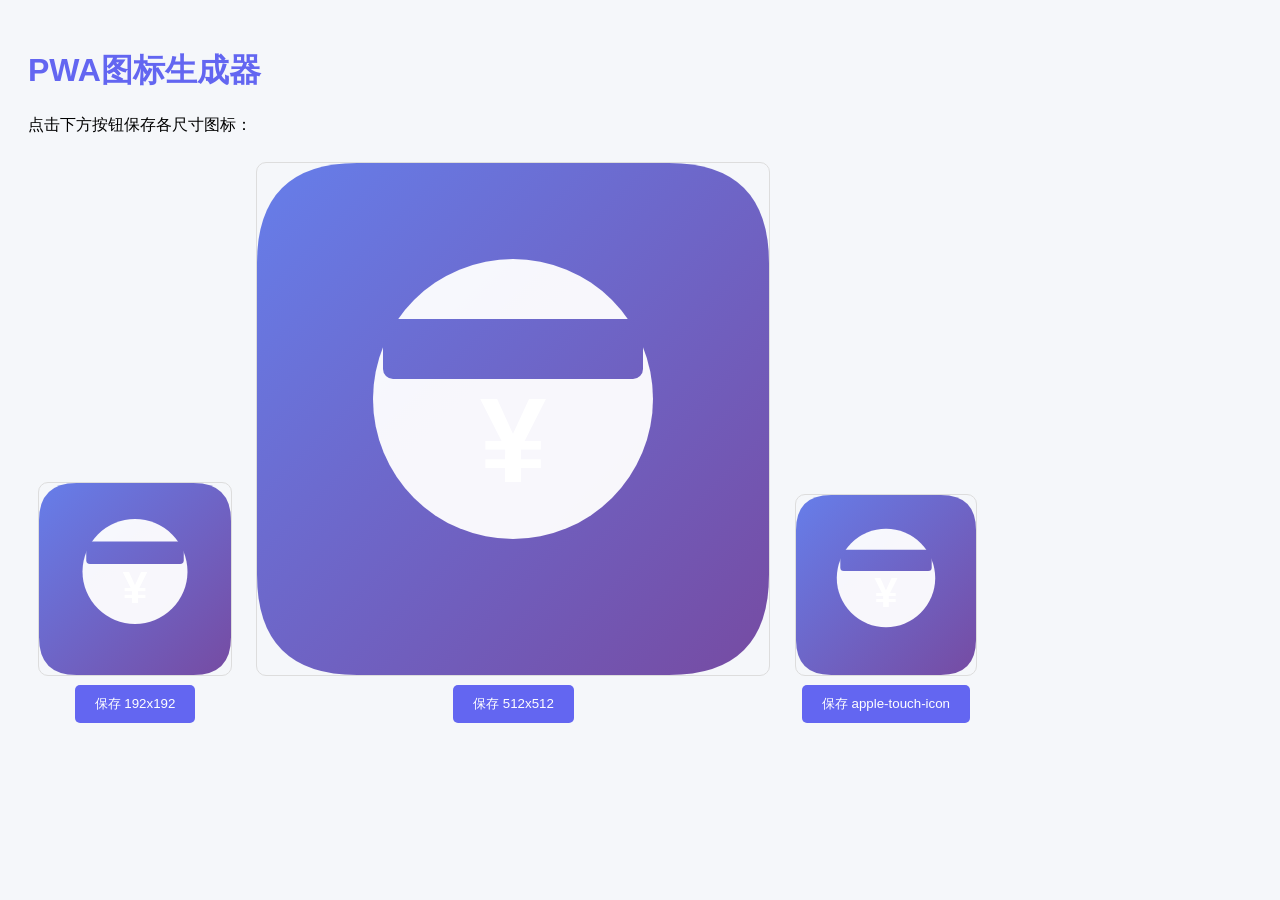
==== icons/generate-icons.html @ 22ffe995 "初始版本" ====
<!DOCTYPE html>
<html>
<head>
    <title>生成PWA图标</title>
    <style>
        body { font-family: Arial; padding: 20px; background: #f5f7fa; }
        .icon-preview { display: inline-block; margin: 10px; text-align: center; }
        canvas { border: 1px solid #ddd; border-radius: 10px; }
        .btn { display: inline-block; padding: 10px 20px; margin: 5px; background: #6366f1; color: white; border: none; border-radius: 5px; cursor: pointer; }
        .btn:hover { background: #4f46e5; }
        h1 { color: #6366f1; }
    </style>
</head>
<body>
    <h1>PWA图标生成器</h1>
    <p>点击下方按钮保存各尺寸图标：</p>

    <div class="icon-preview">
        <canvas id="canvas192" width="192" height="192"></canvas>
        <br>
        <button class="btn" onclick="downloadIcon('canvas192', 'icon-192x192.png')">保存 192x192</button>
    </div>

    <div class="icon-preview">
        <canvas id="canvas512" width="512" height="512"></canvas>
        <br>
        <button class="btn" onclick="downloadIcon('canvas512', 'icon-512x512.png')">保存 512x512</button>
    </div>

    <div class="icon-preview">
        <canvas id="canvas180" width="180" height="180"></canvas>
        <br>
        <button class="btn" onclick="downloadIcon('canvas180', 'apple-touch-icon.png')">保存 apple-touch-icon</button>
    </div>

    <script>
        function drawIcon(canvas) {
            const ctx = canvas.getContext('2d');
            const size = canvas.width;
            const scale = size / 512;

            // 背景渐变
            const gradient = ctx.createLinearGradient(0, 0, size, size);
            gradient.addColorStop(0, '#667eea');
            gradient.addColorStop(1, '#764ba2');

            // 绘制圆角矩形背景
            const radius = 100 * scale;
            ctx.beginPath();
            ctx.moveTo(radius, 0);
            ctx.lineTo(size - radius, 0);
            ctx.quadraticCurveTo(size, 0, size, radius);
            ctx.lineTo(size, size - radius);
            ctx.quadraticCurveTo(size, size, size - radius, size);
            ctx.lineTo(radius, size);
            ctx.quadraticCurveTo(0, size, 0, size - radius);
            ctx.lineTo(0, radius);
            ctx.quadraticCurveTo(0, 0, radius, 0);
            ctx.closePath();
            ctx.fillStyle = gradient;
            ctx.fill();

            // 钱袋主体
            ctx.beginPath();
            const centerX = size / 2;
            const centerY = size / 2;
            const bagRadius = 140 * scale;
            ctx.arc(centerX, centerY - 20 * scale, bagRadius, 0, Math.PI * 2);
            ctx.fillStyle = 'rgba(255, 255, 255, 0.95)';
            ctx.fill();

            // 钱袋开口
            const openWidth = 130 * scale;
            const openHeight = 60 * scale;
            const openY = centerY - 70 * scale;
            ctx.beginPath();
            ctx.roundRect(centerX - openWidth, openY - openHeight/2, openWidth * 2, openHeight, 10 * scale);
            ctx.fillStyle = gradient;
            ctx.fill();

            // ¥ 符号
            ctx.fillStyle = 'white';
            ctx.font = `bold ${120 * scale}px Arial`;
            ctx.textAlign = 'center';
            ctx.textBaseline = 'middle';
            ctx.fillText('¥', centerX, centerY + 30 * scale);
        }

        function downloadIcon(canvasId, filename) {
            const canvas = document.getElementById(canvasId);
            const link = document.createElement('a');
            link.download = filename;
            link.href = canvas.toDataURL('image/png');
            link.click();
        }

        // 绘制所有图标
        drawIcon(document.getElementById('canvas192'));
        drawIcon(document.getElementById('canvas512'));
        drawIcon(document.getElementById('canvas180'));
    </script>
</body>
</html>
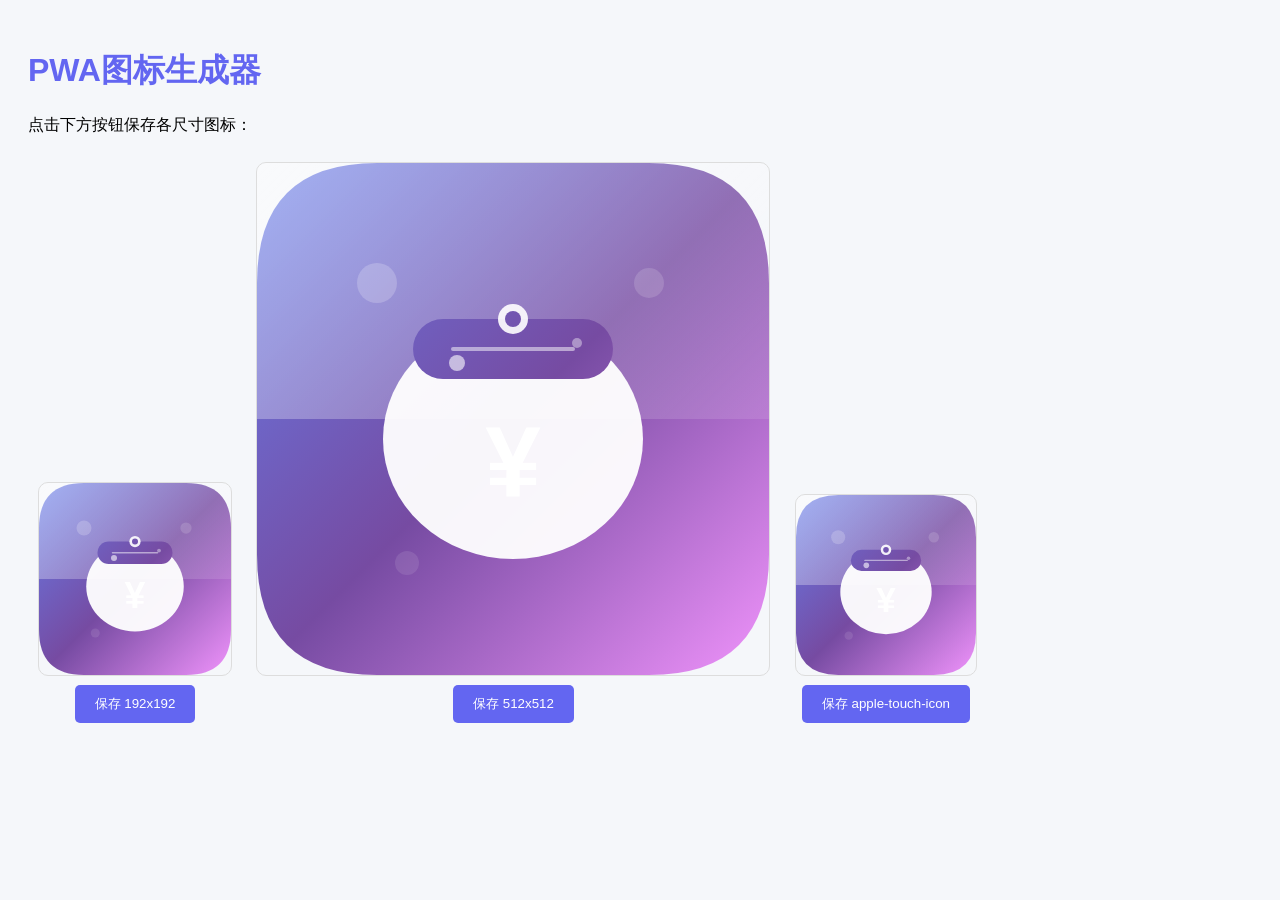
==== commit 0c49e9ec: "UI美化：添加动画效果和视觉优化" ====
--- a/icons/generate-icons.html
+++ b/icons/generate-icons.html
@@ -42,10 +42,11 @@
             // 背景渐变
             const gradient = ctx.createLinearGradient(0, 0, size, size);
             gradient.addColorStop(0, '#667eea');
-            gradient.addColorStop(1, '#764ba2');
+            gradient.addColorStop(0.5, '#764ba2');
+            gradient.addColorStop(1, '#f093fb');
 
             // 绘制圆角矩形背景
-            const radius = 100 * scale;
+            const radius = 120 * scale;
             ctx.beginPath();
             ctx.moveTo(radius, 0);
             ctx.lineTo(size - radius, 0);
@@ -60,30 +61,86 @@
             ctx.fillStyle = gradient;
             ctx.fill();
 
+            // 高光层
+            const highlightGradient = ctx.createLinearGradient(0, 0, size, size);
+            highlightGradient.addColorStop(0, 'rgba(255, 255, 255, 0.4)');
+            highlightGradient.addColorStop(1, 'rgba(255, 255, 255, 0)');
+            ctx.fillStyle = highlightGradient;
+            ctx.fillRect(0, 0, size, size / 2);
+
             // 钱袋主体
+            const centerX = size / 2;
+            const centerY = size / 2 + 20 * scale;
+            const bagRadiusX = 130 * scale;
+            const bagRadiusY = 120 * scale;
+
             ctx.beginPath();
-            const centerX = size / 2;
-            const centerY = size / 2;
-            const bagRadius = 140 * scale;
-            ctx.arc(centerX, centerY - 20 * scale, bagRadius, 0, Math.PI * 2);
+            ctx.ellipse(centerX, centerY, bagRadiusX, bagRadiusY, 0, 0, Math.PI * 2);
             ctx.fillStyle = 'rgba(255, 255, 255, 0.95)';
             ctx.fill();
 
             // 钱袋开口
-            const openWidth = 130 * scale;
+            const openWidth = 100 * scale;
             const openHeight = 60 * scale;
-            const openY = centerY - 70 * scale;
+            const openY = centerY - 120 * scale;
             ctx.beginPath();
-            ctx.roundRect(centerX - openWidth, openY - openHeight/2, openWidth * 2, openHeight, 10 * scale);
+            ctx.roundRect(centerX - openWidth, openY, openWidth * 2, openHeight, 30 * scale);
+            ctx.fillStyle = gradient;
+            ctx.fill();
+
+            // 钱袋装饰线
+            ctx.beginPath();
+            ctx.moveTo(centerX - 60 * scale, openY + 30 * scale);
+            ctx.lineTo(centerX + 60 * scale, openY + 30 * scale);
+            ctx.strokeStyle = 'rgba(255, 255, 255, 0.5)';
+            ctx.lineWidth = 4 * scale;
+            ctx.lineCap = 'round';
+            ctx.stroke();
+
+            // 钱袋绳结
+            ctx.beginPath();
+            ctx.arc(centerX, openY, 15 * scale, 0, Math.PI * 2);
+            ctx.fillStyle = 'rgba(255, 255, 255, 0.9)';
+            ctx.fill();
+
+            ctx.beginPath();
+            ctx.arc(centerX, openY, 8 * scale, 0, Math.PI * 2);
             ctx.fillStyle = gradient;
             ctx.fill();
 
             // ¥ 符号
             ctx.fillStyle = 'white';
-            ctx.font = `bold ${120 * scale}px Arial`;
+            ctx.font = `bold ${100 * scale}px Arial`;
             ctx.textAlign = 'center';
             ctx.textBaseline = 'middle';
             ctx.fillText('¥', centerX, centerY + 30 * scale);
+
+            // 装饰元素
+            ctx.beginPath();
+            ctx.arc(120 * scale, 120 * scale, 20 * scale, 0, Math.PI * 2);
+            ctx.fillStyle = 'rgba(255, 255, 255, 0.2)';
+            ctx.fill();
+
+            ctx.beginPath();
+            ctx.arc(392 * scale, 120 * scale, 15 * scale, 0, Math.PI * 2);
+            ctx.fillStyle = 'rgba(255, 255, 255, 0.15)';
+            ctx.fill();
+
+            ctx.beginPath();
+            ctx.arc(150 * scale, 400 * scale, 12 * scale, 0, Math.PI * 2);
+            ctx.fillStyle = 'rgba(255, 255, 255, 0.1)';
+            ctx.fill();
+
+            // 高光点
+            ctx.beginPath();
+            ctx.arc(200 * scale, 200 * scale, 8 * scale, 0, Math.PI * 2);
+            ctx.fillStyle = 'rgba(255, 255, 255, 0.6)';
+            ctx.fill();
+
+            ctx.beginPath();
+            ctx.arc(320 * scale, 180 * scale, 5 * scale, 0, Math.PI * 2);
+            ctx.fillStyle = 'rgba(255, 255, 255, 0.4)';
+            ctx.fill();
         }
 
         function downloadIcon(canvasId, filename) {
